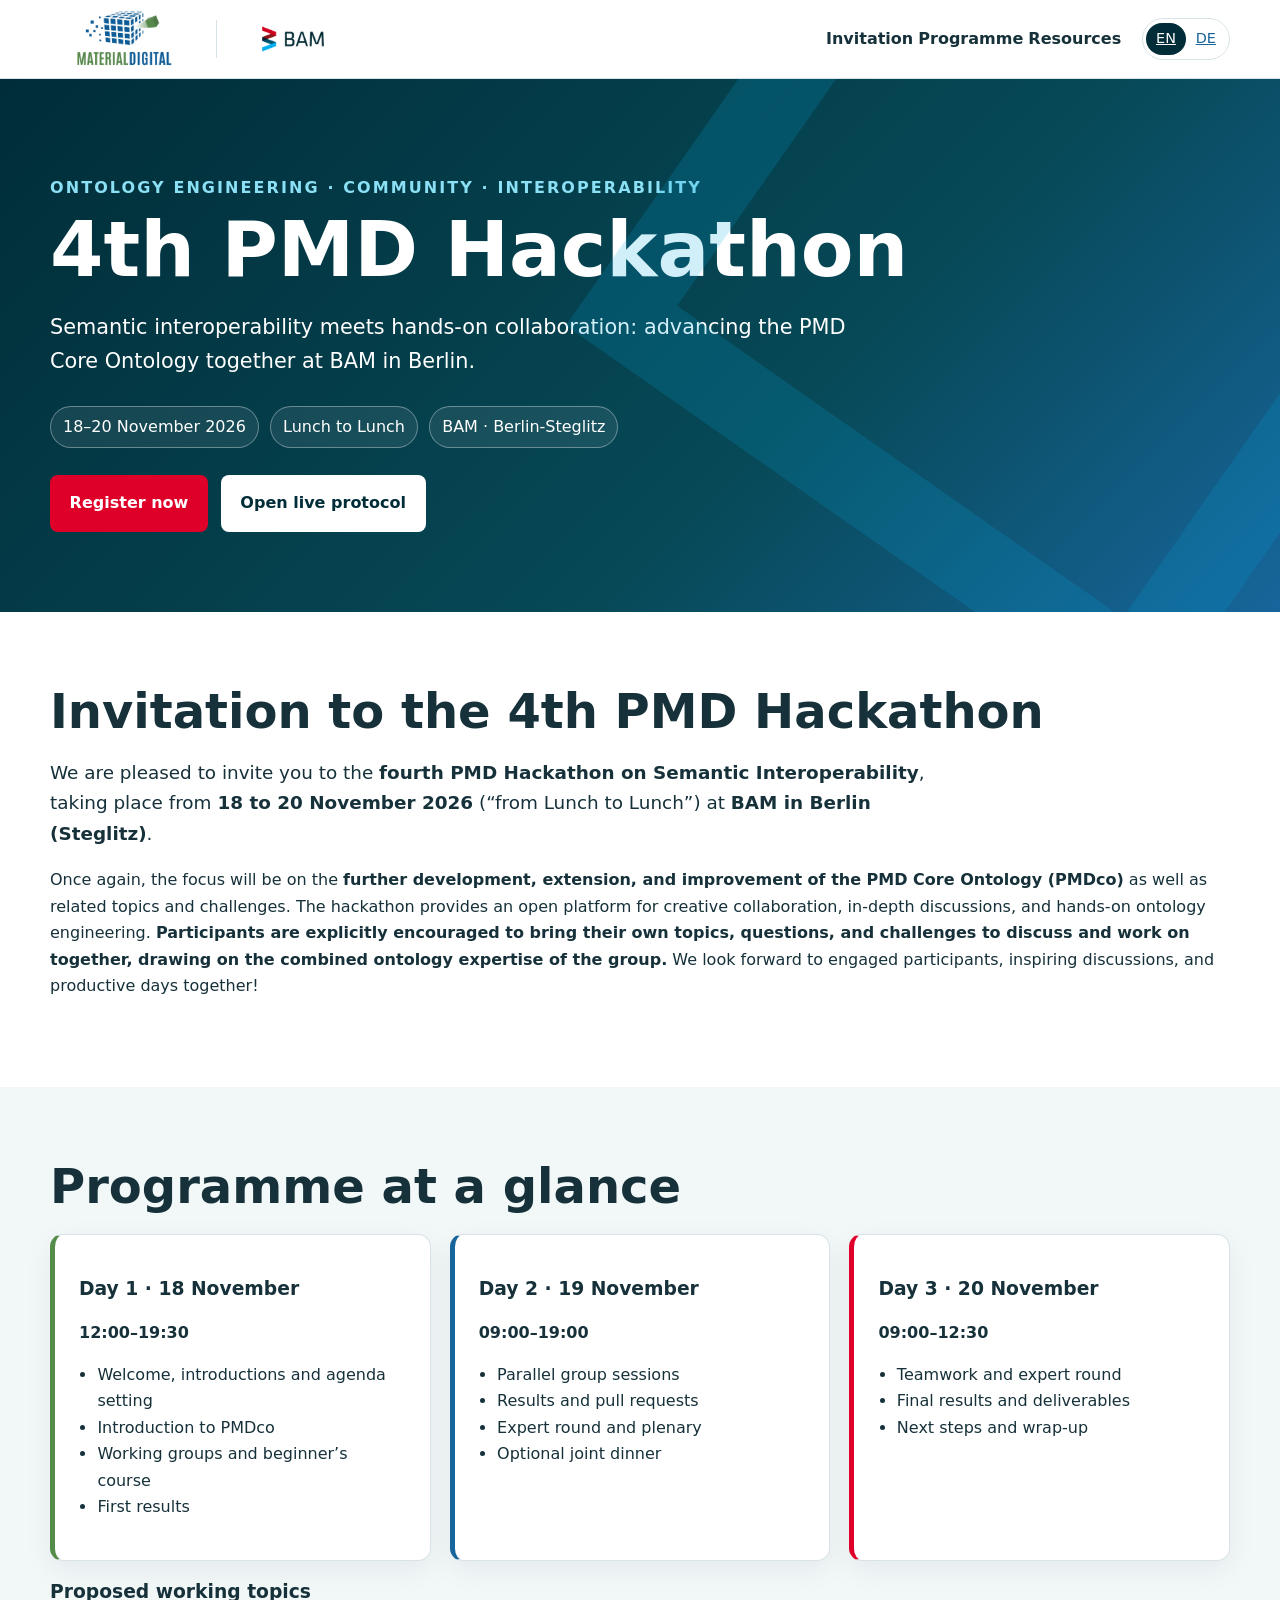
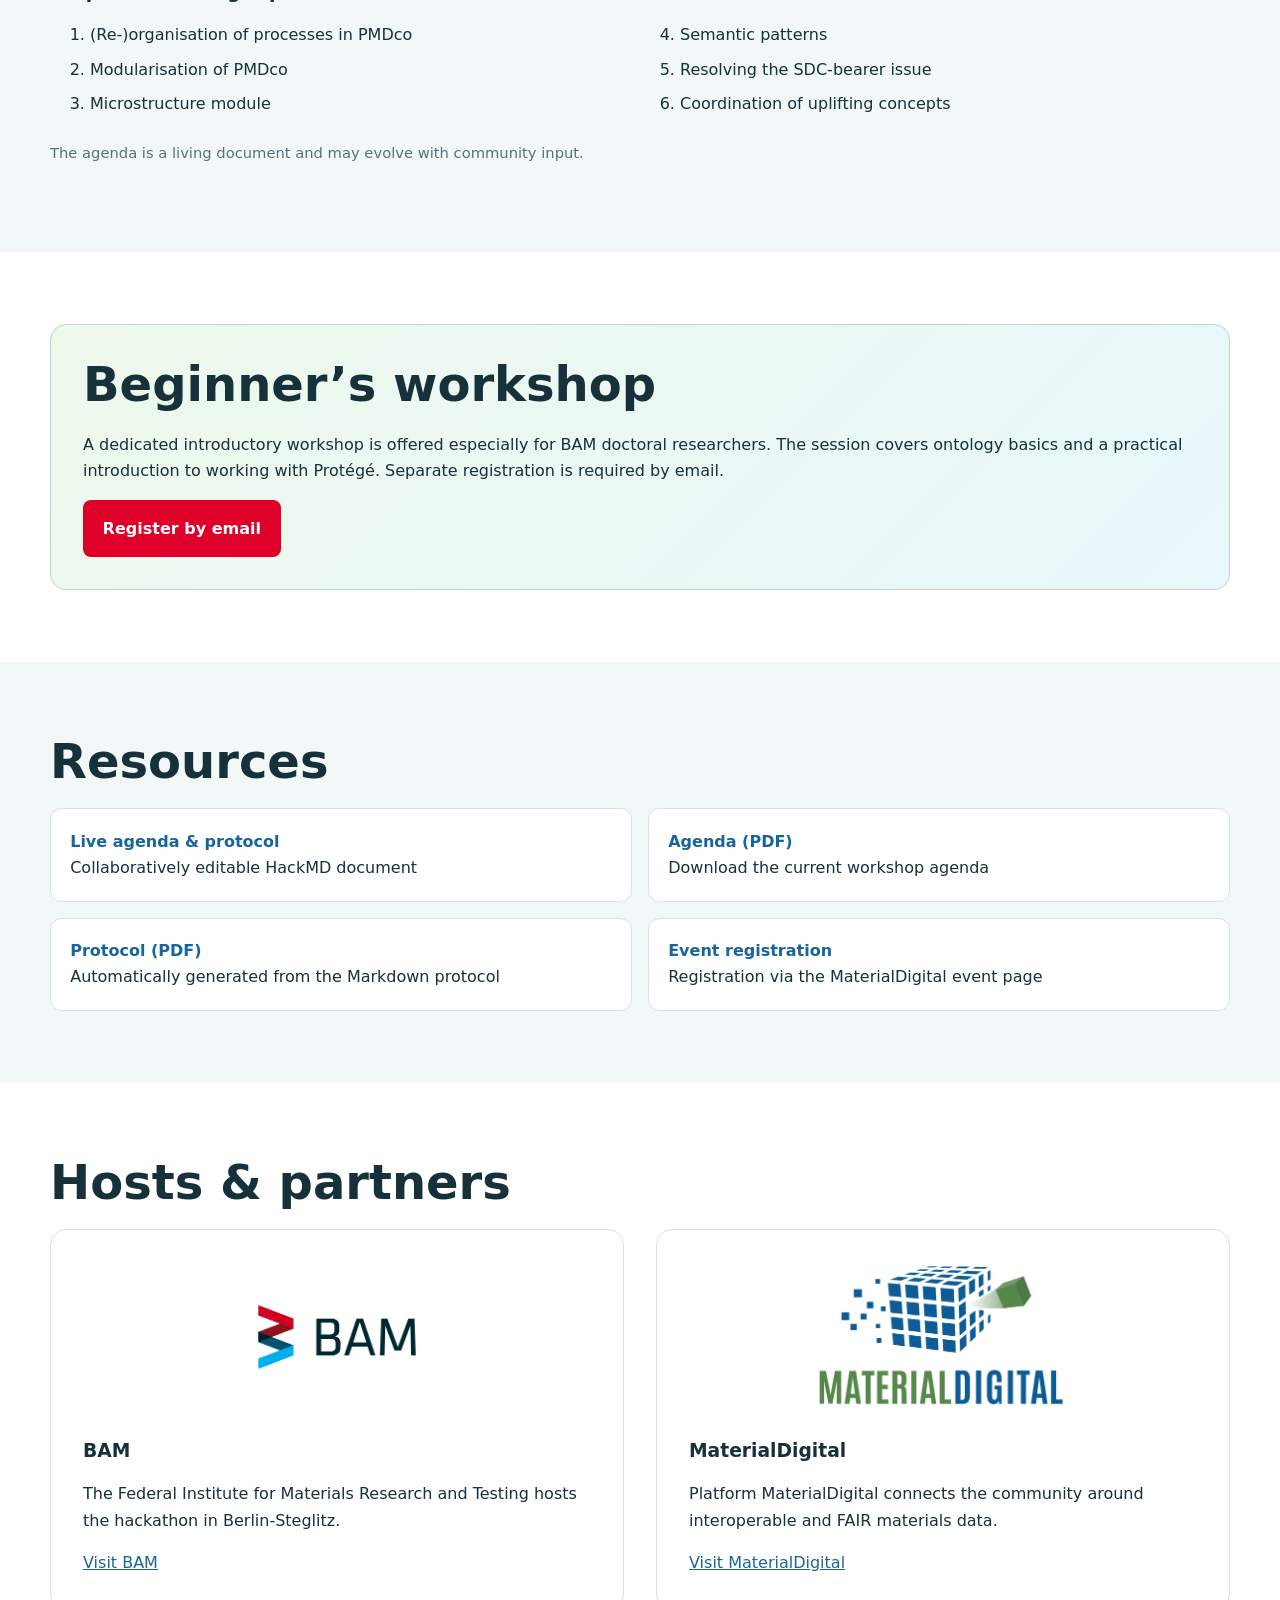
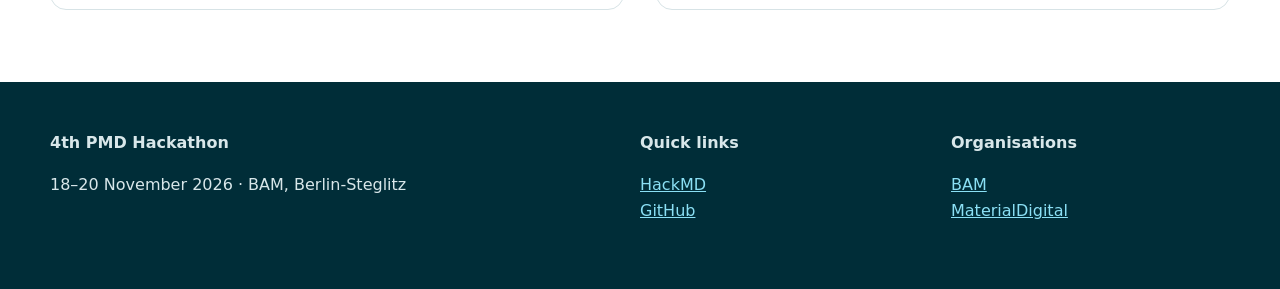
==== site/index.html @ f6e945ff "Website release Initial commit for PMD Hackathon no. 4 on semantic interoperability @ BAM in Berlin," ====
<!doctype html>
<html lang="en"><head><meta charset="utf-8"><meta name="viewport" content="width=device-width,initial-scale=1"><meta name="description" content="4th PMD Hackathon on Semantic Interoperability at BAM in Berlin, 18–20 November 2026. "><title>4th PMD Hackathon | BAM Berlin</title><link rel="stylesheet" href="assets/css/style.css"></head><body>
<header class="topbar"><div class="wrap nav"><a class="brand" href="./" aria-label="Home"><img class="pmd" src="assets/images/materialdigital-logo.jpg" alt="MaterialDigital"><span class="brand-line"></span><img class="bam" src="assets/images/bam-logo.jpg" alt="BAM"></a><nav><a href="#invitation">Invitation</a> <a href="#programme">Programme</a> <a href="#resources">Resources</a></nav><div class="lang" aria-label="Language"><a class="active" href="./" lang="en">EN</a><a class="" href="de/" lang="de">DE</a></div></div></header>
<main><section class="hero"><div class="wrap"><div class="eyebrow">Ontology engineering · community · interoperability</div><h1>4th PMD Hackathon</h1><p>Semantic interoperability meets hands-on collaboration: advancing the PMD Core Ontology together at BAM in Berlin.</p><div class="facts"><span class="pill">18–20 November 2026</span><span class="pill">Lunch to Lunch</span><span class="pill">BAM · Berlin-Steglitz</span></div><div class="actions"><a class="btn primary" href="https://www.material-digital.de/event/PMDco_Hackathon_IV" target="_blank" rel="noopener">Register now</a><a class="btn secondary" href="https://hackmd.io/@nd_ksvfTTISd9bwYNERWLw/r1xOg1ZjMl/edit" target="_blank" rel="noopener">Open live protocol</a></div></div></section>
<section id="invitation"><div class="wrap"><h2>Invitation to the 4th PMD Hackathon</h2><p class="lead">We are pleased to invite you to the <strong>fourth PMD Hackathon on Semantic Interoperability</strong>, taking place from <strong>18 to 20 November 2026</strong> (“from Lunch to Lunch”) at <strong>BAM in Berlin (Steglitz)</strong>.</p><p>Once again, the focus will be on the <strong>further development, extension, and improvement of the PMD Core Ontology (PMDco)</strong> as well as related topics and challenges. The hackathon provides an open platform for creative collaboration, in-depth discussions, and hands-on ontology engineering. <strong>Participants are explicitly encouraged to bring their own topics, questions, and challenges to discuss and work on together, drawing on the combined ontology expertise of the group.</strong> We look forward to engaged participants, inspiring discussions, and productive days together!</p></div></section>
<section class="section-soft" id="programme"><div class="wrap"><h2>Programme at a glance</h2><div class="schedule grid"><article class="card day"><h3>Day 1 · 18 November</h3><p><strong>12:00–19:30</strong></p><ul><li>Welcome, introductions and agenda setting</li><li>Introduction to PMDco</li><li>Working groups and beginner’s course</li><li>First results</li></ul></article><article class="card day"><h3>Day 2 · 19 November</h3><p><strong>09:00–19:00</strong></p><ul><li>Parallel group sessions</li><li>Results and pull requests</li><li>Expert round and plenary</li><li>Optional joint dinner</li></ul></article><article class="card day"><h3>Day 3 · 20 November</h3><p><strong>09:00–12:30</strong></p><ul><li>Teamwork and expert round</li><li>Final results and deliverables</li><li>Next steps and wrap-up</li></ul></article></div><h3>Proposed working topics</h3><ol class="topic-list"><li>(Re-)organisation of processes in PMDco</li><li>Modularisation of PMDco</li><li>Microstructure module</li><li>Semantic patterns</li><li>Resolving the SDC-bearer issue</li><li>Coordination of uplifting concepts</li></ol><p class="small">The agenda is a living document and may evolve with community input.</p></div></section>
<section><div class="wrap"><div class="beginner"><h2>Beginner’s workshop</h2><p>A dedicated introductory workshop is offered especially for BAM doctoral researchers. The session covers ontology basics and a practical introduction to working with Protégé. Separate registration is required by email.</p><a class="btn primary" href="mailto:stefanie.blankenburg@bam.de?subject=Registration%20Beginner%27s%20Workshop%20-%204th%20PMD%20Hackathon">Register by email</a></div></div></section>
<section class="section-soft" id="resources"><div class="wrap"><h2>Resources</h2><div class="resource-list"><a class="resource" href="https://hackmd.io/@nd_ksvfTTISd9bwYNERWLw/r1xOg1ZjMl/edit" target="_blank" rel="noopener"><strong>Live agenda & protocol</strong>Collaboratively editable HackMD document</a><a class="resource" href="assets/resources/Agenda_Hackathon_4.pdf"><strong>Agenda (PDF)</strong>Download the current workshop agenda</a><a class="resource" href="assets/resources/hackathon-protocol.pdf"><strong>Protocol (PDF)</strong>Automatically generated from the Markdown protocol</a><a class="resource" href="https://www.material-digital.de/event/PMDco_Hackathon_IV" target="_blank" rel="noopener"><strong>Event registration</strong>Registration via the MaterialDigital event page</a></div></div></section>
<section><div class="wrap"><h2>Hosts & partners</h2><div class="logos"><article class="org"><img src="assets/images/bam-logo.jpg" alt="BAM"><h3>BAM</h3><p>The Federal Institute for Materials Research and Testing hosts the hackathon in Berlin-Steglitz.</p><a href="https://bam.de/en/" target="_blank" rel="noopener">Visit BAM</a></article><article class="org"><img src="assets/images/materialdigital-logo.jpg" alt="MaterialDigital"><h3>MaterialDigital</h3><p>Platform MaterialDigital connects the community around interoperable and FAIR materials data.</p><a href="https://www.material-digital.de/" target="_blank" rel="noopener">Visit MaterialDigital</a></article></div></div></section></main>
<footer><div class="wrap footer-grid"><div><strong>4th PMD Hackathon</strong><p>18–20 November 2026 · BAM, Berlin-Steglitz</p></div><div><strong>Quick links</strong><p><a href="https://hackmd.io/@nd_ksvfTTISd9bwYNERWLw/r1xOg1ZjMl/edit">HackMD</a><br><a href="https://github.com/materialdigital/ontology-hackathon-4">GitHub</a></p></div><div><strong>Organisations</strong><p><a href="https://bam.de/en/">BAM</a><br><a href="https://www.material-digital.de/">MaterialDigital</a></p></div></div></footer><script src="assets/js/main.js"></script></body></html>
---- site/assets/css/style.css ----
:root{--pmd-blue:#17659b;--pmd-green:#548d49;--bam-navy:#002d38;--bam-cyan:#00a8df;--bam-red:#df0029;--ink:#16313a;--muted:#57717a;--paper:#fff;--soft:#f2f7f8;--line:#d7e3e6;--max:1180px}
*{box-sizing:border-box}html{scroll-behavior:smooth}body{margin:0;color:var(--ink);font-family:Inter,system-ui,-apple-system,"Segoe UI",sans-serif;line-height:1.65;background:var(--paper)}a{color:var(--pmd-blue)}a:focus-visible,button:focus-visible{outline:3px solid var(--bam-cyan);outline-offset:3px}.wrap{width:min(var(--max),calc(100% - 2rem));margin:auto}.topbar{position:sticky;top:0;z-index:20;background:rgba(255,255,255,.96);border-bottom:1px solid var(--line);backdrop-filter:blur(12px)}.nav{min-height:78px;display:flex;align-items:center;gap:1.3rem}.brand{display:flex;align-items:center;gap:1rem;margin-right:auto}.brand img{display:block;object-fit:contain;background:#fff}.brand .pmd{width:150px;height:58px}.brand .bam{width:120px;height:58px}.brand-line{width:1px;height:38px;background:var(--line)}nav a{text-decoration:none;font-weight:650;color:var(--ink)}.lang{display:flex;border:1px solid var(--line);border-radius:999px;padding:.2rem}.lang a{padding:.28rem .62rem;border-radius:999px;font-size:.9rem}.lang .active{background:var(--bam-navy);color:#fff}.hero{position:relative;overflow:hidden;background:linear-gradient(135deg,var(--bam-navy),#074957 62%,var(--pmd-blue));color:#fff;padding:6rem 0 5rem}.hero:after{content:"";position:absolute;right:-8rem;top:-12rem;width:34rem;height:34rem;border:5rem solid rgba(0,168,223,.18);transform:rotate(35deg)}.eyebrow{text-transform:uppercase;letter-spacing:.13em;font-weight:800;color:#8be0f5}.hero h1{font-size:clamp(2.5rem,6vw,5.4rem);line-height:1.02;margin:.6rem 0 1rem;max-width:900px}.hero p{font-size:clamp(1.05rem,2vw,1.3rem);max-width:820px}.facts{display:flex;flex-wrap:wrap;gap:.7rem;margin:1.7rem 0}.pill{border:1px solid rgba(255,255,255,.35);padding:.42rem .75rem;border-radius:999px;background:rgba(255,255,255,.08)}.actions{display:flex;flex-wrap:wrap;gap:.8rem;margin-top:1.7rem}.btn{display:inline-flex;align-items:center;justify-content:center;padding:.82rem 1.1rem;border-radius:.5rem;text-decoration:none;font-weight:800;border:2px solid transparent}.btn.primary{background:var(--bam-red);color:#fff}.btn.secondary{background:#fff;color:var(--bam-navy)}.btn.outline{border-color:var(--pmd-blue);color:var(--pmd-blue)}section{padding:4.5rem 0}.section-soft{background:var(--soft)}h2{font-size:clamp(1.8rem,4vw,3rem);line-height:1.15;margin:0 0 1.2rem}h3{line-height:1.25}.lead{font-size:1.15rem;max-width:900px}.grid{display:grid;grid-template-columns:repeat(3,1fr);gap:1.3rem}.card{background:#fff;border:1px solid var(--line);border-radius:.8rem;padding:1.5rem;box-shadow:0 9px 30px rgba(0,45,56,.06)}.card.accent{border-top:5px solid var(--bam-cyan)}.card a.btn{margin-top:.5rem}.schedule{display:grid;gap:1.2rem}.day{border-left:5px solid var(--pmd-green)}.day:nth-child(2){border-left-color:var(--pmd-blue)}.day:nth-child(3){border-left-color:var(--bam-red)}.day ul{padding-left:1.15rem}.topic-list{columns:2;column-gap:2.5rem}.topic-list li{break-inside:avoid;margin-bottom:.5rem}.beginner{background:linear-gradient(135deg,#eef8eb,#e7f7fb);border:1px solid #b8d8ca;border-radius:1rem;padding:2rem}.logos{display:grid;grid-template-columns:1fr 1fr;gap:2rem;align-items:center}.org{padding:2rem;background:#fff;border:1px solid var(--line);border-radius:1rem}.org img{width:100%;height:150px;object-fit:contain}.resource-list{display:grid;grid-template-columns:repeat(2,1fr);gap:1rem}.resource{display:block;padding:1.2rem;border:1px solid var(--line);border-radius:.7rem;text-decoration:none;color:var(--ink);background:#fff}.resource strong{display:block;color:var(--pmd-blue)}footer{background:var(--bam-navy);color:#d8e7ea;padding:3rem 0}footer a{color:#8be0f5}.footer-grid{display:grid;grid-template-columns:2fr 1fr 1fr;gap:2rem}.small{font-size:.92rem;color:var(--muted)}@media(max-width:850px){nav>a{display:none}.brand .pmd{width:105px}.brand .bam{width:90px}.grid,.logos,.resource-list,.footer-grid{grid-template-columns:1fr}.topic-list{columns:1}.hero{padding:4.5rem 0 3.5rem}}@media(max-width:520px){.brand-line{display:none}.brand{gap:.4rem}.nav{gap:.5rem}.lang a{padding:.25rem .45rem}}
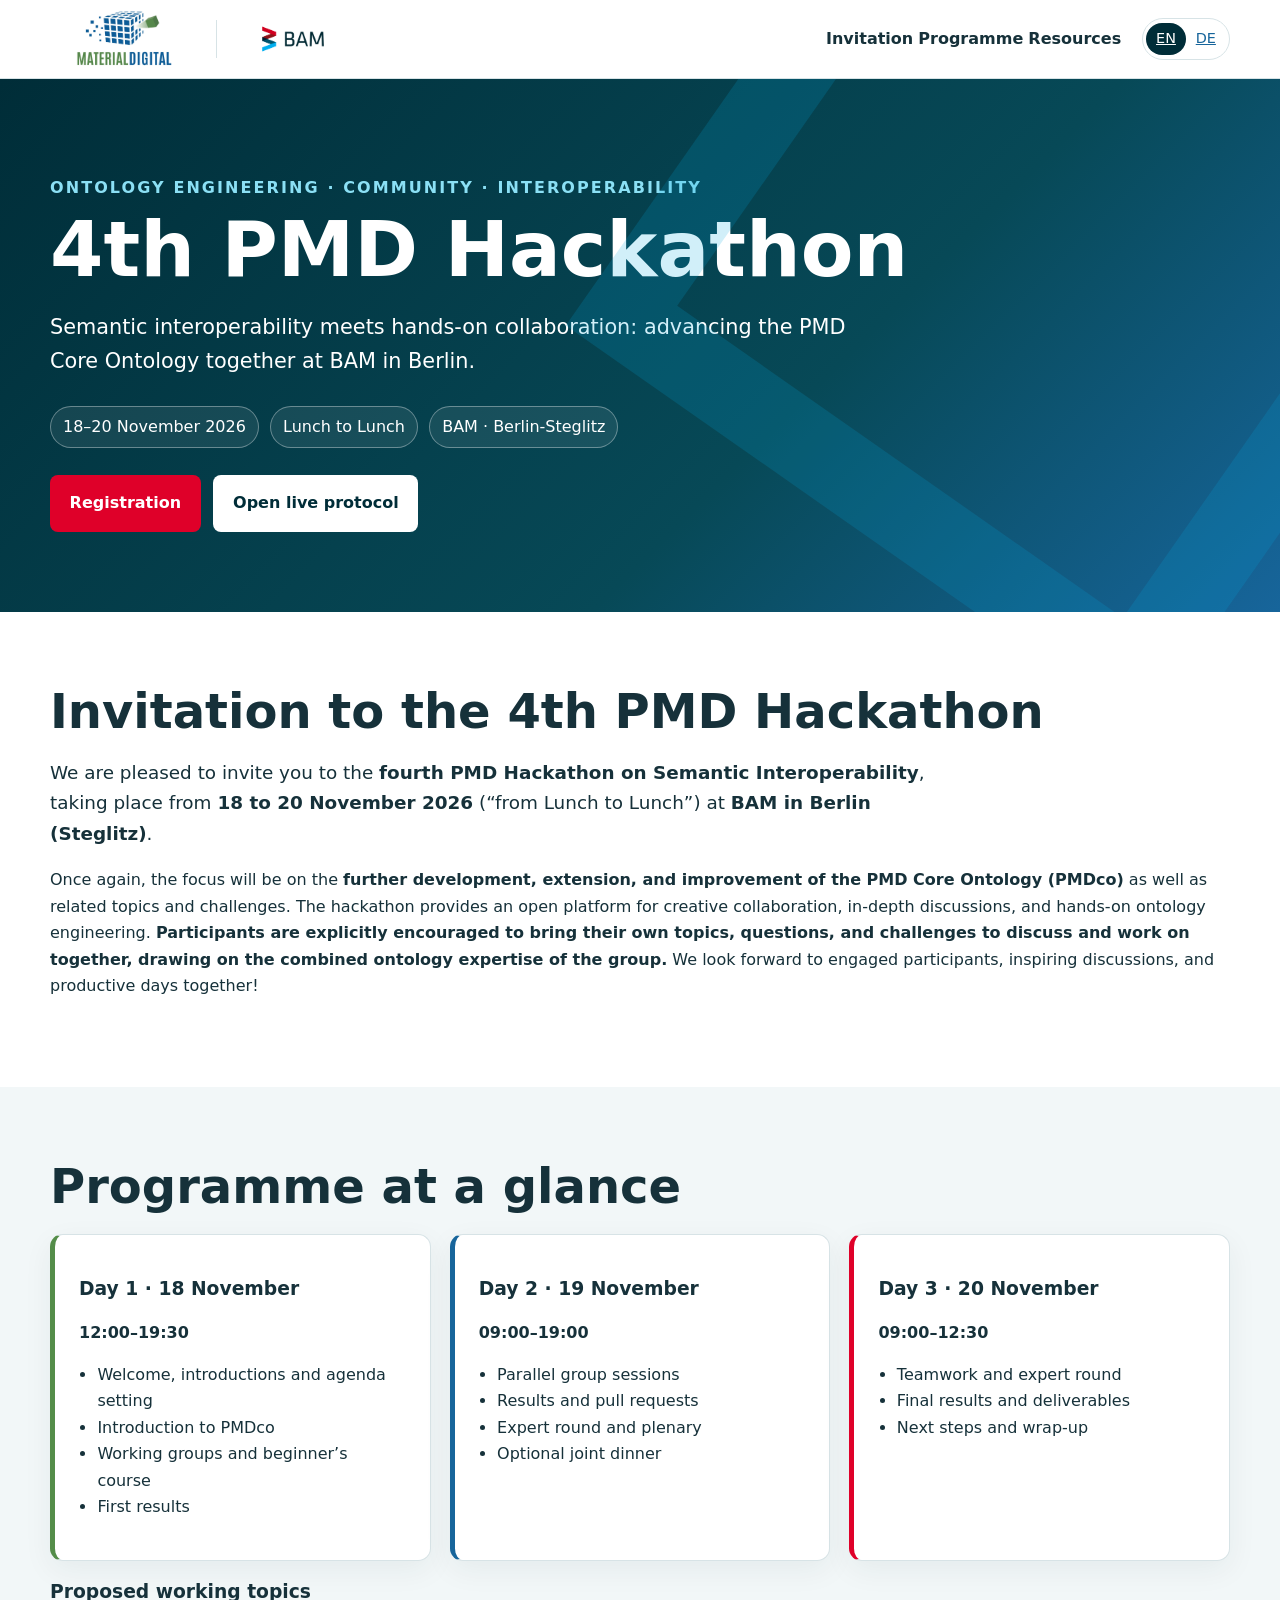
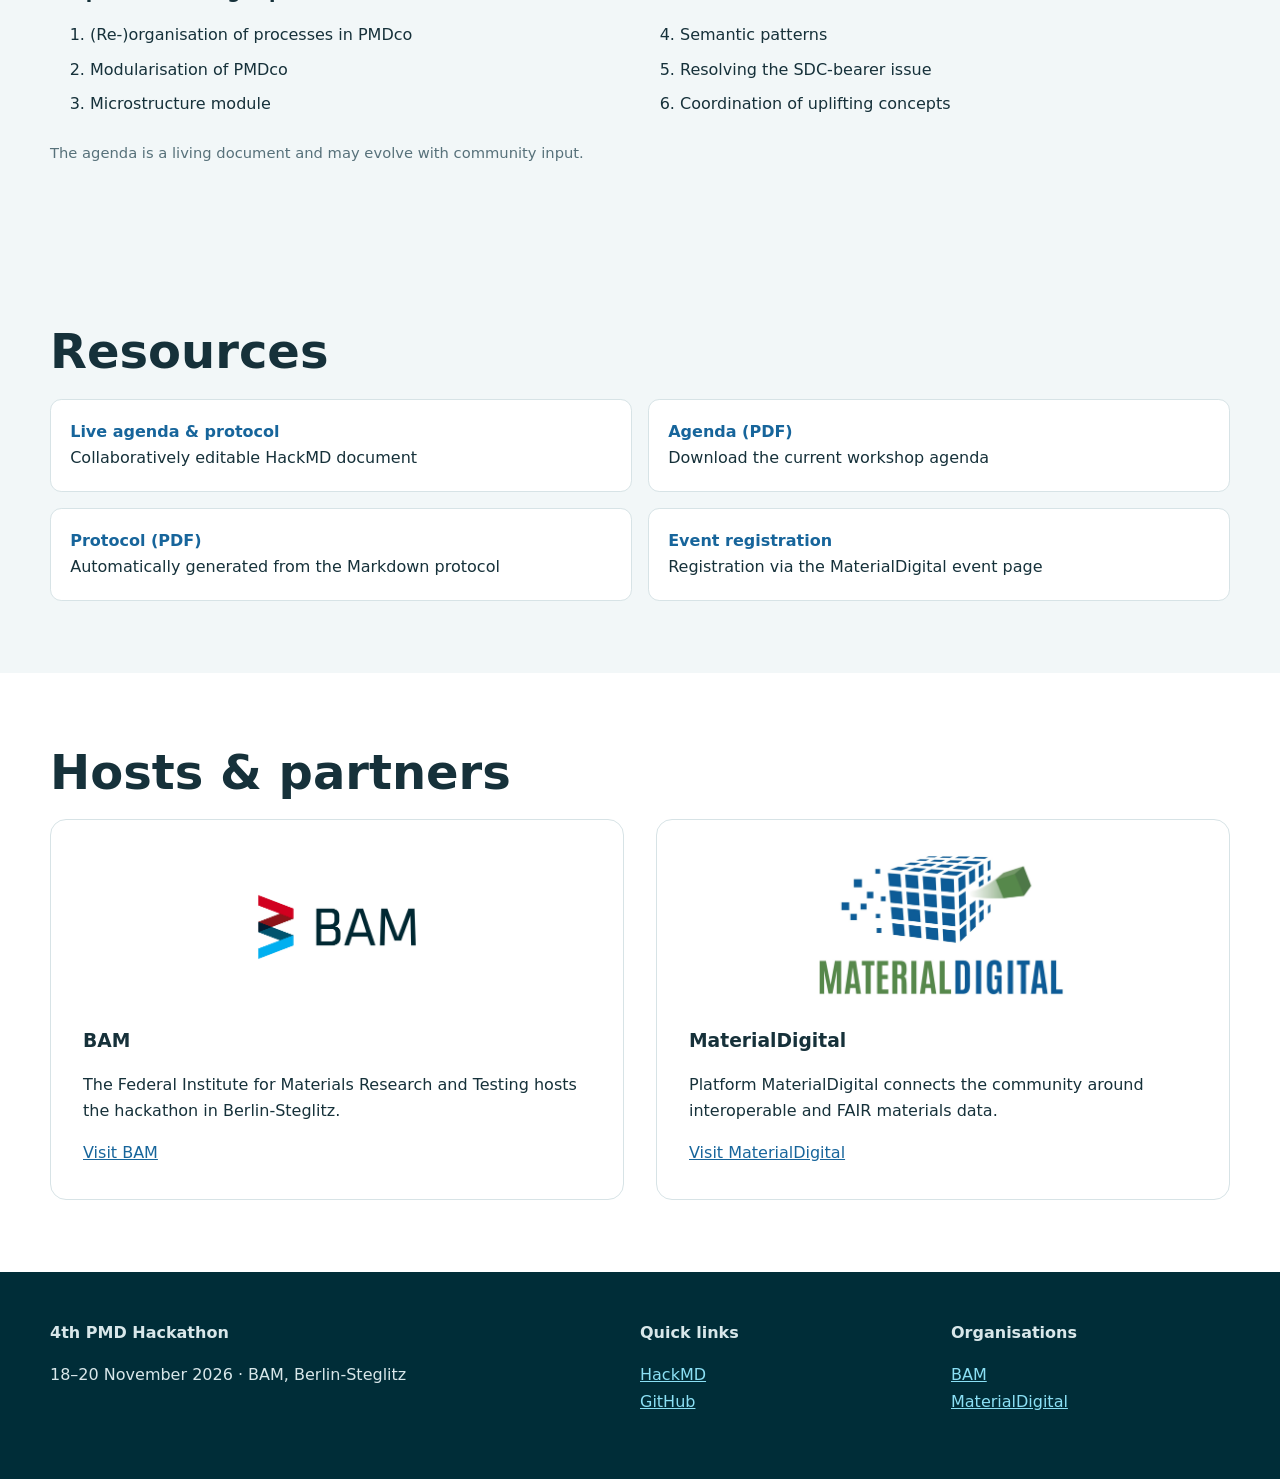
==== commit b3d9ca8a: "Update website Website update due to changed requirements as the event is approaching very soon." ====
--- a/site/index.html
+++ b/site/index.html
@@ -1,10 +1,9 @@
 <!doctype html>
 <html lang="en"><head><meta charset="utf-8"><meta name="viewport" content="width=device-width,initial-scale=1"><meta name="description" content="4th PMD Hackathon on Semantic Interoperability at BAM in Berlin, 18–20 November 2026. "><title>4th PMD Hackathon | BAM Berlin</title><link rel="stylesheet" href="assets/css/style.css"></head><body>
 <header class="topbar"><div class="wrap nav"><a class="brand" href="./" aria-label="Home"><img class="pmd" src="assets/images/materialdigital-logo.jpg" alt="MaterialDigital"><span class="brand-line"></span><img class="bam" src="assets/images/bam-logo.jpg" alt="BAM"></a><nav><a href="#invitation">Invitation</a> <a href="#programme">Programme</a> <a href="#resources">Resources</a></nav><div class="lang" aria-label="Language"><a class="active" href="./" lang="en">EN</a><a class="" href="de/" lang="de">DE</a></div></div></header>
-<main><section class="hero"><div class="wrap"><div class="eyebrow">Ontology engineering · community · interoperability</div><h1>4th PMD Hackathon</h1><p>Semantic interoperability meets hands-on collaboration: advancing the PMD Core Ontology together at BAM in Berlin.</p><div class="facts"><span class="pill">18–20 November 2026</span><span class="pill">Lunch to Lunch</span><span class="pill">BAM · Berlin-Steglitz</span></div><div class="actions"><a class="btn primary" href="https://www.material-digital.de/event/PMDco_Hackathon_IV" target="_blank" rel="noopener">Register now</a><a class="btn secondary" href="https://hackmd.io/@nd_ksvfTTISd9bwYNERWLw/r1xOg1ZjMl/edit" target="_blank" rel="noopener">Open live protocol</a></div></div></section>
+<main><section class="hero"><div class="wrap"><div class="eyebrow">Ontology engineering · community · interoperability</div><h1>4th PMD Hackathon</h1><p>Semantic interoperability meets hands-on collaboration: advancing the PMD Core Ontology together at BAM in Berlin.</p><div class="facts"><span class="pill">18–20 November 2026</span><span class="pill">Lunch to Lunch</span><span class="pill">BAM · Berlin-Steglitz</span></div><div class="actions"><a class="btn primary" href="https://www.material-digital.de/event/PMDco_Hackathon_IV" target="_blank" rel="noopener">Registration</a><a class="btn secondary" href="https://hackmd.io/@nd_ksvfTTISd9bwYNERWLw/r1xOg1ZjMl/edit" target="_blank" rel="noopener">Open live protocol</a></div></div></section>
 <section id="invitation"><div class="wrap"><h2>Invitation to the 4th PMD Hackathon</h2><p class="lead">We are pleased to invite you to the <strong>fourth PMD Hackathon on Semantic Interoperability</strong>, taking place from <strong>18 to 20 November 2026</strong> (“from Lunch to Lunch”) at <strong>BAM in Berlin (Steglitz)</strong>.</p><p>Once again, the focus will be on the <strong>further development, extension, and improvement of the PMD Core Ontology (PMDco)</strong> as well as related topics and challenges. The hackathon provides an open platform for creative collaboration, in-depth discussions, and hands-on ontology engineering. <strong>Participants are explicitly encouraged to bring their own topics, questions, and challenges to discuss and work on together, drawing on the combined ontology expertise of the group.</strong> We look forward to engaged participants, inspiring discussions, and productive days together!</p></div></section>
 <section class="section-soft" id="programme"><div class="wrap"><h2>Programme at a glance</h2><div class="schedule grid"><article class="card day"><h3>Day 1 · 18 November</h3><p><strong>12:00–19:30</strong></p><ul><li>Welcome, introductions and agenda setting</li><li>Introduction to PMDco</li><li>Working groups and beginner’s course</li><li>First results</li></ul></article><article class="card day"><h3>Day 2 · 19 November</h3><p><strong>09:00–19:00</strong></p><ul><li>Parallel group sessions</li><li>Results and pull requests</li><li>Expert round and plenary</li><li>Optional joint dinner</li></ul></article><article class="card day"><h3>Day 3 · 20 November</h3><p><strong>09:00–12:30</strong></p><ul><li>Teamwork and expert round</li><li>Final results and deliverables</li><li>Next steps and wrap-up</li></ul></article></div><h3>Proposed working topics</h3><ol class="topic-list"><li>(Re-)organisation of processes in PMDco</li><li>Modularisation of PMDco</li><li>Microstructure module</li><li>Semantic patterns</li><li>Resolving the SDC-bearer issue</li><li>Coordination of uplifting concepts</li></ol><p class="small">The agenda is a living document and may evolve with community input.</p></div></section>
-<section><div class="wrap"><div class="beginner"><h2>Beginner’s workshop</h2><p>A dedicated introductory workshop is offered especially for BAM doctoral researchers. The session covers ontology basics and a practical introduction to working with Protégé. Separate registration is required by email.</p><a class="btn primary" href="mailto:stefanie.blankenburg@bam.de?subject=Registration%20Beginner%27s%20Workshop%20-%204th%20PMD%20Hackathon">Register by email</a></div></div></section>
 <section class="section-soft" id="resources"><div class="wrap"><h2>Resources</h2><div class="resource-list"><a class="resource" href="https://hackmd.io/@nd_ksvfTTISd9bwYNERWLw/r1xOg1ZjMl/edit" target="_blank" rel="noopener"><strong>Live agenda & protocol</strong>Collaboratively editable HackMD document</a><a class="resource" href="assets/resources/Agenda_Hackathon_4.pdf"><strong>Agenda (PDF)</strong>Download the current workshop agenda</a><a class="resource" href="assets/resources/hackathon-protocol.pdf"><strong>Protocol (PDF)</strong>Automatically generated from the Markdown protocol</a><a class="resource" href="https://www.material-digital.de/event/PMDco_Hackathon_IV" target="_blank" rel="noopener"><strong>Event registration</strong>Registration via the MaterialDigital event page</a></div></div></section>
 <section><div class="wrap"><h2>Hosts & partners</h2><div class="logos"><article class="org"><img src="assets/images/bam-logo.jpg" alt="BAM"><h3>BAM</h3><p>The Federal Institute for Materials Research and Testing hosts the hackathon in Berlin-Steglitz.</p><a href="https://bam.de/en/" target="_blank" rel="noopener">Visit BAM</a></article><article class="org"><img src="assets/images/materialdigital-logo.jpg" alt="MaterialDigital"><h3>MaterialDigital</h3><p>Platform MaterialDigital connects the community around interoperable and FAIR materials data.</p><a href="https://www.material-digital.de/" target="_blank" rel="noopener">Visit MaterialDigital</a></article></div></div></section></main>
 <footer><div class="wrap footer-grid"><div><strong>4th PMD Hackathon</strong><p>18–20 November 2026 · BAM, Berlin-Steglitz</p></div><div><strong>Quick links</strong><p><a href="https://hackmd.io/@nd_ksvfTTISd9bwYNERWLw/r1xOg1ZjMl/edit">HackMD</a><br><a href="https://github.com/materialdigital/ontology-hackathon-4">GitHub</a></p></div><div><strong>Organisations</strong><p><a href="https://bam.de/en/">BAM</a><br><a href="https://www.material-digital.de/">MaterialDigital</a></p></div></div></footer><script src="assets/js/main.js"></script></body></html>
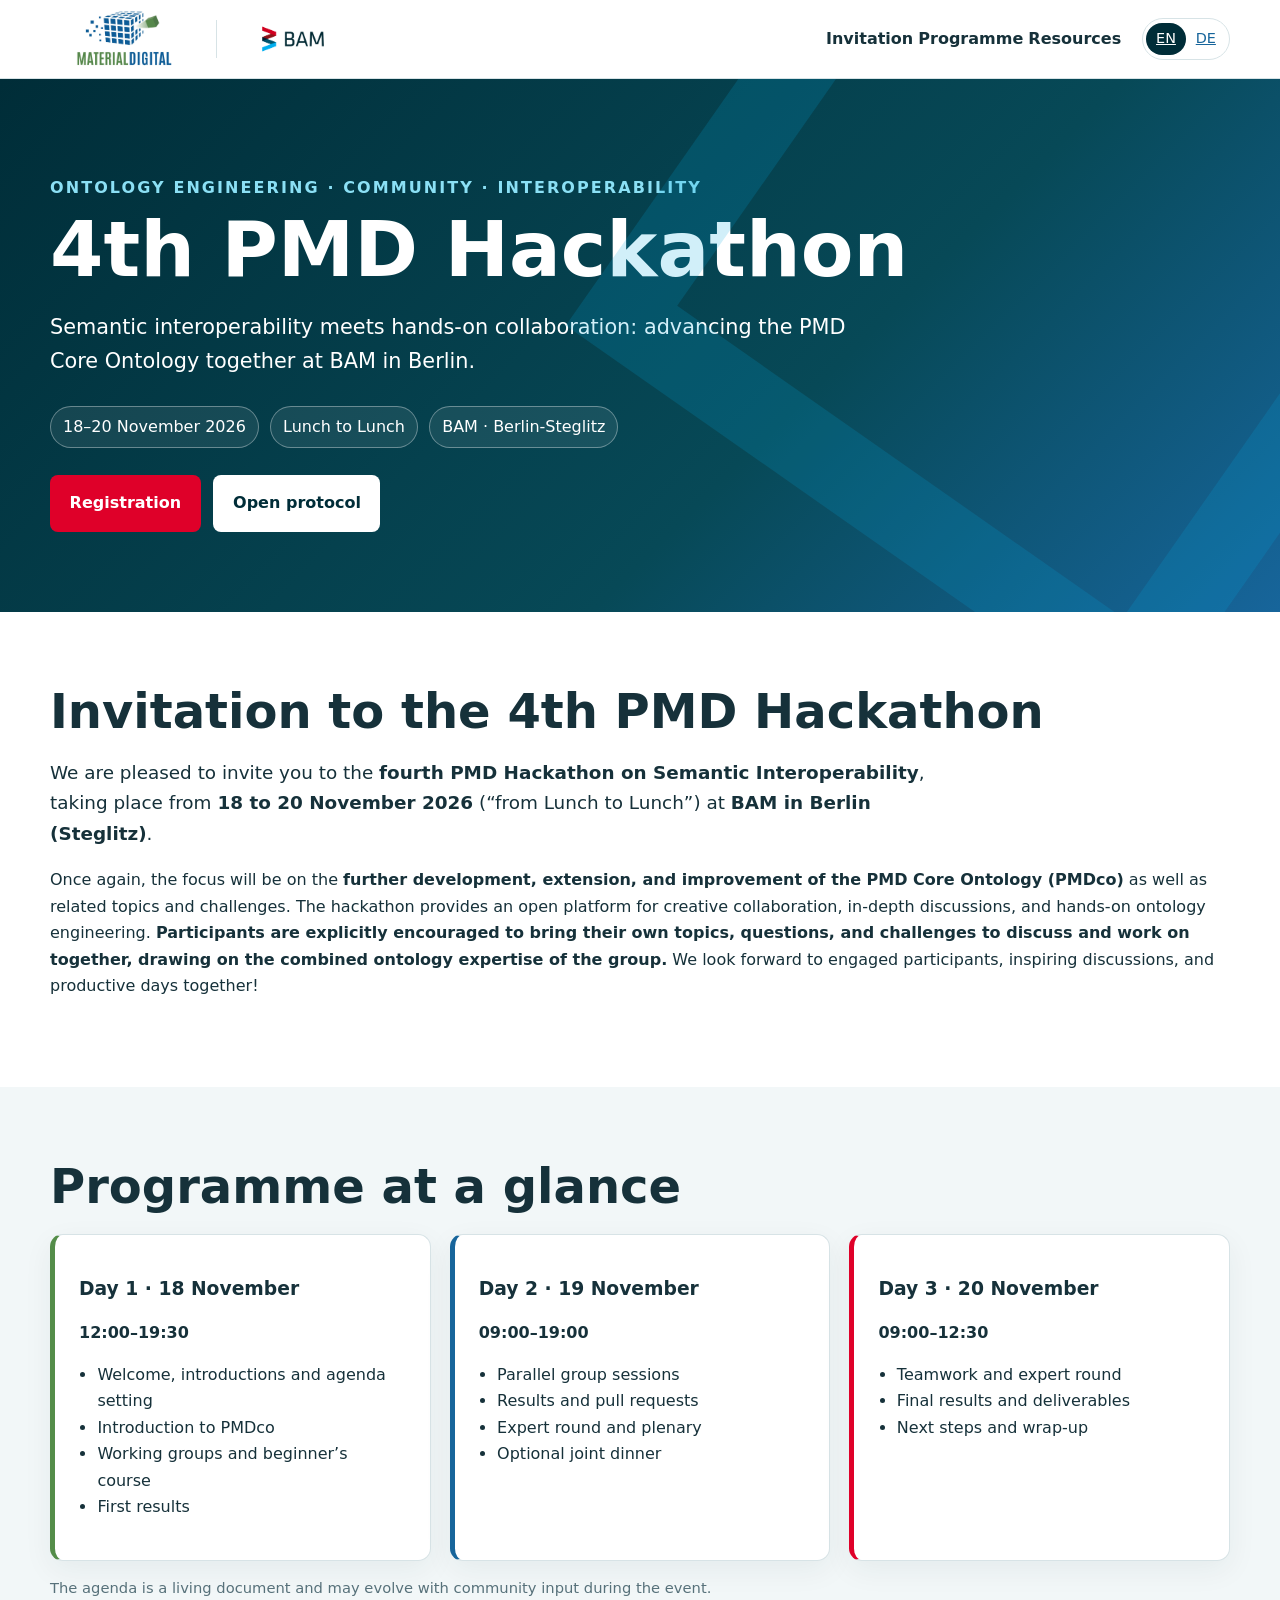
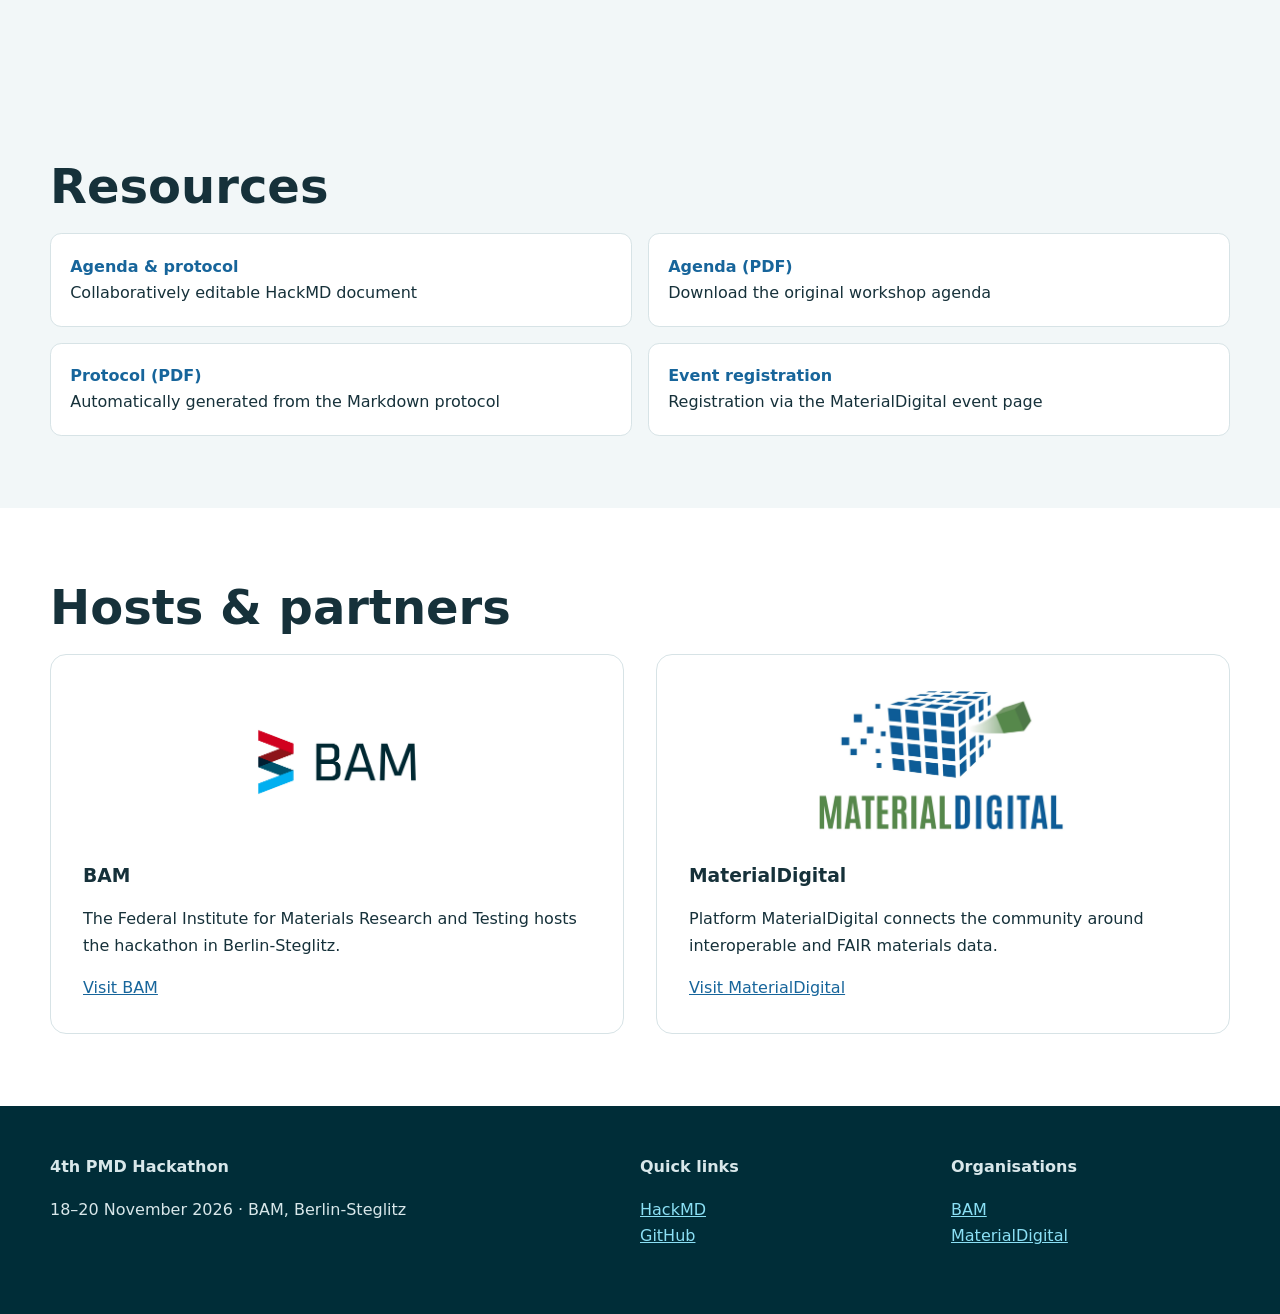
==== commit 6af6adac: "Finish website and resources after the event As the event has ended, protocols, results and the webs" ====
--- a/site/index.html
+++ b/site/index.html
@@ -1,9 +1,9 @@
 <!doctype html>
 <html lang="en"><head><meta charset="utf-8"><meta name="viewport" content="width=device-width,initial-scale=1"><meta name="description" content="4th PMD Hackathon on Semantic Interoperability at BAM in Berlin, 18–20 November 2026. "><title>4th PMD Hackathon | BAM Berlin</title><link rel="stylesheet" href="assets/css/style.css"></head><body>
 <header class="topbar"><div class="wrap nav"><a class="brand" href="./" aria-label="Home"><img class="pmd" src="assets/images/materialdigital-logo.jpg" alt="MaterialDigital"><span class="brand-line"></span><img class="bam" src="assets/images/bam-logo.jpg" alt="BAM"></a><nav><a href="#invitation">Invitation</a> <a href="#programme">Programme</a> <a href="#resources">Resources</a></nav><div class="lang" aria-label="Language"><a class="active" href="./" lang="en">EN</a><a class="" href="de/" lang="de">DE</a></div></div></header>
-<main><section class="hero"><div class="wrap"><div class="eyebrow">Ontology engineering · community · interoperability</div><h1>4th PMD Hackathon</h1><p>Semantic interoperability meets hands-on collaboration: advancing the PMD Core Ontology together at BAM in Berlin.</p><div class="facts"><span class="pill">18–20 November 2026</span><span class="pill">Lunch to Lunch</span><span class="pill">BAM · Berlin-Steglitz</span></div><div class="actions"><a class="btn primary" href="https://www.material-digital.de/event/PMDco_Hackathon_IV" target="_blank" rel="noopener">Registration</a><a class="btn secondary" href="https://hackmd.io/@nd_ksvfTTISd9bwYNERWLw/r1xOg1ZjMl/edit" target="_blank" rel="noopener">Open live protocol</a></div></div></section>
+<main><section class="hero"><div class="wrap"><div class="eyebrow">Ontology engineering · community · interoperability</div><h1>4th PMD Hackathon</h1><p>Semantic interoperability meets hands-on collaboration: advancing the PMD Core Ontology together at BAM in Berlin.</p><div class="facts"><span class="pill">18–20 November 2026</span><span class="pill">Lunch to Lunch</span><span class="pill">BAM · Berlin-Steglitz</span></div><div class="actions"><a class="btn primary" href="https://www.material-digital.de/event/PMDco_Hackathon_IV" target="_blank" rel="noopener">Registration</a><a class="btn secondary" href="https://hackmd.io/@nd_ksvfTTISd9bwYNERWLw/r1xOg1ZjMl/" target="_blank" rel="noopener">Open protocol</a></div></div></section>
 <section id="invitation"><div class="wrap"><h2>Invitation to the 4th PMD Hackathon</h2><p class="lead">We are pleased to invite you to the <strong>fourth PMD Hackathon on Semantic Interoperability</strong>, taking place from <strong>18 to 20 November 2026</strong> (“from Lunch to Lunch”) at <strong>BAM in Berlin (Steglitz)</strong>.</p><p>Once again, the focus will be on the <strong>further development, extension, and improvement of the PMD Core Ontology (PMDco)</strong> as well as related topics and challenges. The hackathon provides an open platform for creative collaboration, in-depth discussions, and hands-on ontology engineering. <strong>Participants are explicitly encouraged to bring their own topics, questions, and challenges to discuss and work on together, drawing on the combined ontology expertise of the group.</strong> We look forward to engaged participants, inspiring discussions, and productive days together!</p></div></section>
-<section class="section-soft" id="programme"><div class="wrap"><h2>Programme at a glance</h2><div class="schedule grid"><article class="card day"><h3>Day 1 · 18 November</h3><p><strong>12:00–19:30</strong></p><ul><li>Welcome, introductions and agenda setting</li><li>Introduction to PMDco</li><li>Working groups and beginner’s course</li><li>First results</li></ul></article><article class="card day"><h3>Day 2 · 19 November</h3><p><strong>09:00–19:00</strong></p><ul><li>Parallel group sessions</li><li>Results and pull requests</li><li>Expert round and plenary</li><li>Optional joint dinner</li></ul></article><article class="card day"><h3>Day 3 · 20 November</h3><p><strong>09:00–12:30</strong></p><ul><li>Teamwork and expert round</li><li>Final results and deliverables</li><li>Next steps and wrap-up</li></ul></article></div><h3>Proposed working topics</h3><ol class="topic-list"><li>(Re-)organisation of processes in PMDco</li><li>Modularisation of PMDco</li><li>Microstructure module</li><li>Semantic patterns</li><li>Resolving the SDC-bearer issue</li><li>Coordination of uplifting concepts</li></ol><p class="small">The agenda is a living document and may evolve with community input.</p></div></section>
-<section class="section-soft" id="resources"><div class="wrap"><h2>Resources</h2><div class="resource-list"><a class="resource" href="https://hackmd.io/@nd_ksvfTTISd9bwYNERWLw/r1xOg1ZjMl/edit" target="_blank" rel="noopener"><strong>Live agenda & protocol</strong>Collaboratively editable HackMD document</a><a class="resource" href="assets/resources/Agenda_Hackathon_4.pdf"><strong>Agenda (PDF)</strong>Download the current workshop agenda</a><a class="resource" href="assets/resources/hackathon-protocol.pdf"><strong>Protocol (PDF)</strong>Automatically generated from the Markdown protocol</a><a class="resource" href="https://www.material-digital.de/event/PMDco_Hackathon_IV" target="_blank" rel="noopener"><strong>Event registration</strong>Registration via the MaterialDigital event page</a></div></div></section>
+<section class="section-soft" id="programme"><div class="wrap"><h2>Programme at a glance</h2><div class="schedule grid"><article class="card day"><h3>Day 1 · 18 November</h3><p><strong>12:00–19:30</strong></p><ul><li>Welcome, introductions and agenda setting</li><li>Introduction to PMDco</li><li>Working groups and beginner’s course</li><li>First results</li></ul></article><article class="card day"><h3>Day 2 · 19 November</h3><p><strong>09:00–19:00</strong></p><ul><li>Parallel group sessions</li><li>Results and pull requests</li><li>Expert round and plenary</li><li>Optional joint dinner</li></ul></article><article class="card day"><h3>Day 3 · 20 November</h3><p><strong>09:00–12:30</strong></p><ul><li>Teamwork and expert round</li><li>Final results and deliverables</li><li>Next steps and wrap-up</li></ul></article></div><p class="small">The agenda is a living document and may evolve with community input during the event.</p></div></section>
+<section class="section-soft" id="resources"><div class="wrap"><h2>Resources</h2><div class="resource-list"><a class="resource" href="https://hackmd.io/@nd_ksvfTTISd9bwYNERWLw/r1xOg1ZjMl/" target="_blank" rel="noopener"><strong>Agenda & protocol</strong>Collaboratively editable HackMD document</a><a class="resource" href="assets/resources/Agenda_Hackathon_4.pdf"><strong>Agenda (PDF)</strong>Download the original workshop agenda</a><a class="resource" href="assets/resources/hackathon-protocol.pdf"><strong>Protocol (PDF)</strong>Automatically generated from the Markdown protocol</a><a class="resource" href="https://www.material-digital.de/event/PMDco_Hackathon_IV" target="_blank" rel="noopener"><strong>Event registration</strong>Registration via the MaterialDigital event page</a></div></div></section>
 <section><div class="wrap"><h2>Hosts & partners</h2><div class="logos"><article class="org"><img src="assets/images/bam-logo.jpg" alt="BAM"><h3>BAM</h3><p>The Federal Institute for Materials Research and Testing hosts the hackathon in Berlin-Steglitz.</p><a href="https://bam.de/en/" target="_blank" rel="noopener">Visit BAM</a></article><article class="org"><img src="assets/images/materialdigital-logo.jpg" alt="MaterialDigital"><h3>MaterialDigital</h3><p>Platform MaterialDigital connects the community around interoperable and FAIR materials data.</p><a href="https://www.material-digital.de/" target="_blank" rel="noopener">Visit MaterialDigital</a></article></div></div></section></main>
-<footer><div class="wrap footer-grid"><div><strong>4th PMD Hackathon</strong><p>18–20 November 2026 · BAM, Berlin-Steglitz</p></div><div><strong>Quick links</strong><p><a href="https://hackmd.io/@nd_ksvfTTISd9bwYNERWLw/r1xOg1ZjMl/edit">HackMD</a><br><a href="https://github.com/materialdigital/ontology-hackathon-4">GitHub</a></p></div><div><strong>Organisations</strong><p><a href="https://bam.de/en/">BAM</a><br><a href="https://www.material-digital.de/">MaterialDigital</a></p></div></div></footer><script src="assets/js/main.js"></script></body></html>+<footer><div class="wrap footer-grid"><div><strong>4th PMD Hackathon</strong><p>18–20 November 2026 · BAM, Berlin-Steglitz</p></div><div><strong>Quick links</strong><p><a href="https://hackmd.io/@nd_ksvfTTISd9bwYNERWLw/r1xOg1ZjMl/">HackMD</a><br><a href="https://github.com/materialdigital/ontology-hackathon-4">GitHub</a></p></div><div><strong>Organisations</strong><p><a href="https://bam.de/en/">BAM</a><br><a href="https://www.material-digital.de/">MaterialDigital</a></p></div></div></footer><script src="assets/js/main.js"></script></body></html>
